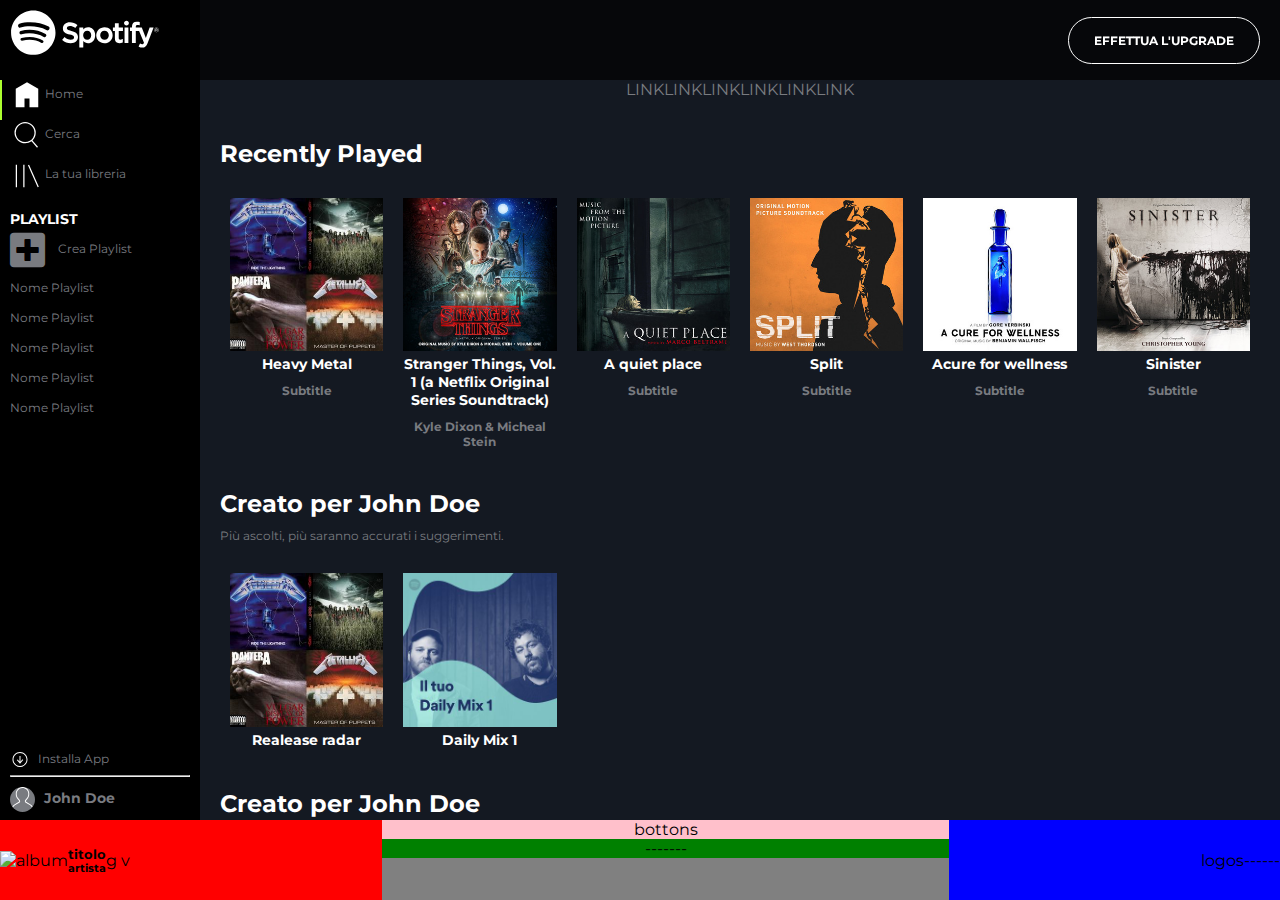
==== index.html @ 9873213b "sistemati alcuni dettagli albums" ====
<!DOCTYPE html>
<html lang="en">
  <head>
    <meta charset="UTF-8">
    <meta name="viewport" content="width=device-width, initial-scale=1.0">
    <meta http-equiv="X-UA-Compatible" content="ie=edge">
    <link href="https://fonts.googleapis.com/css2?family=Montserrat:ital,wght@0,400;0,500;0,700;1,300&display=swap" rel="stylesheet">
    <link rel="stylesheet" href="https://cdnjs.cloudflare.com/ajax/libs/font-awesome/5.13.1/css/all.min.css">
    <link rel="stylesheet" href="css/style.css">
    <title>Web Spotify</title>
  </head>
  <body>
    <!-- inizio del container -->
    <div class="container">

      <!-- inizio main -->
      <main>

        <!-- barra laterale max_width 767px -->
        <aside class="side_bar_xs">

          <div class="side_bar_top">
            <div class="logo">
              <a href="#">
                <img class="logo_small" src="img/logo-small.svg" alt="Logo small">
              </a>
            </div>

            <div class="nav_top_xs">
              <ul>
                <li>
                  <a href="#"><img class="aside_top_list_logo" src="img/home.svg" alt="home"></a>
                </li>
                <li>
                  <a href="#"><img class="aside_top_list_logo" src="img/search.svg" alt="search"></a>
                </li>
                <li>
                  <a href="#"><img class="aside_top_list_logo" src="img/libreria.svg" alt="library"></a>
                </li>
              </ul>
            </div>
          </div>

          <div class="side_bar_bottom">
            <ul>
              <li>
                <a href="#"><img class="download_app" src="img/download.svg" alt="download"></a>
              </li>
              <li>
                <a href="#"><img class="img_profile" src="img/profile.svg" alt="download"></a>
              </li>
            </ul>
          </div>


        </aside>
        <!-- barra laterale max_width 767px -->

        <!-- barra laterale min-width 768px -->
        <aside class="side_bar">
          <!-- logo -->
          <div class="logo">
            <img src="img/logo.svg" alt="Logo">
          </div>
          <!-- logo -->
          <!-- menu superiore -->
          <nav class="nav_top">
            <ul class="aside_top_list">
              <li>
                <a href="#">
                  <img class="aside_top_list_logo" src="img/home.svg" alt="home">
                </a>
                <a href="#">Home</a>
              </li>
              <li>
                <a href="#">
                  <img class="aside_top_list_logo" src="img/search.svg" alt="search">
                </a>
                <a href="#">Cerca</a>
              </li>
              <li>
                <a href="#">
                  <img class="aside_top_list_logo" src="img/libreria.svg" alt="library">
                </a>
                <a href="#">La tua libreria</a>
              </li>
            </ul>
          </nav>
            <!-- /menu superiore -->
            <!-- menu inferiore -->
          <nav class="nav_bottom">

            <div class="nav_bottom_info">
              <h3>PLAYLIST</h3>
              <a href="#" class="new_playlist">
                <span class="aside_top_list_text">Crea Playlist</span>
              </a>
            </div>

            <ul class="aside_bottom_list">
              <li><a href="#">Nome Playlist</a></li>
              <li><a href="#">Nome Playlist</a></li>
              <li><a href="#">Nome Playlist</a></li>
              <li><a href="#">Nome Playlist</a></li>
              <li><a href="#">Nome Playlist</a></li>
            </ul>
          </nav>
          <!-- /menu inferiore -->
          <!-- info account   -->
          <div class="info_account">

            <div class="info_account_top">
              <a href="#">
                <img src="img/download.svg" alt="download">
              </a>
              <a href="#">Installa App</a>
            </div>

            <hr>

            <div class="info_account_bottom">
              <a href="#">
                <img src="img/profile.svg" alt="download">
              </a>
              <a class="account" href="#">John Doe</a>
            </div>

          </div>
          <!-- info account   -->
        </aside>
        <!-- barra laterale -->



        <!-- barra upgrade -->
        <div class="upgrade_bar">
          <a href="#">EFFETTUA L'UPGRADE</a>
        </div>
        <!-- /barra upgrade -->

        <!-- sezione centrale -->
        <section class="main_section">

          <!-- menu navigazione in alto -->
          <nav>
            <ul class="main_top_menu">
              <li><a href="#">LINK</a></li>
              <li><a href="#">LINK</a></li>
              <li><a href="#">LINK</a></li>
              <li><a href="#">LINK</a></li>
              <li><a href="#">LINK</a></li>
              <li><a href="#">LINK</a></li>
            </ul>
          </nav>
          <!-- /menu navigazione -->

          <!-- inizio sezioni playlist e artisti suggeriti -->
          <section id="recently_played" class="sezioni_musica p_top_40">

            <div class="sezione_musica_text">
              <h2>Recently Played</h2>
            </div>

            <ul class="list_songs list_inline">
              <li>
                <a href="#" class="disc_info_wrapper">
                  <div class="disc_img_wrapper">
                    <img src="img/metal_lifting.jpg" alt="Disc Img">
                    <div class="layout_disc"><span></span></div>
                  </div>
                  <h3>Heavy Metal</h3>
                  <h4>Subtitle</h4>
                </a>
              </li>
              <li>
                <a href="#" class="disc_info_wrapper">
                  <div class="disc_img_wrapper">
                    <img src="img/stranger.jpeg" alt="Disc Img">
                    <div class="layout_disc"><span></span></div>
                  </div>
                  <h3>Stranger Things, Vol. 1 (a Netflix Original Series Soundtrack)</h3>
                  <h4>Kyle Dixon & Micheal Stein</h4>
                </a>
              </li>
              <li>
                <a href="#" class="disc_info_wrapper">
                  <div class="disc_img_wrapper">
                    <img src="img/aquietplace.jpeg" alt="Disc Img">
                    <div class="layout_disc"><span></span></div>
                  </div>
                  <h3>A quiet place</h3>
                  <h4>Subtitle</h4>
                </a>
              </li>
              <li>
                <a href="#" class="disc_info_wrapper">
                  <div class="disc_img_wrapper">
                    <img src="img/split.jpeg" alt="Disc Img">
                    <div class="layout_disc"><span></span></div>
                  </div>
                  <h3>Split</h3>
                  <h4>Subtitle</h4>
                </a>
              </li>
              <li>
                <a href="#" class="disc_info_wrapper">
                  <div class="disc_img_wrapper">
                    <img src="img/cure.jpeg" alt="Disc Img">
                    <div class="layout_disc"><span></span></div>
                  </div>
                  <h3>Acure for wellness</h3>
                  <h4>Subtitle</h4>
                </a>
              </li>
              <li>
                <a href="#" class="disc_info_wrapper">
                  <div class="disc_img_wrapper">
                    <img src="img/sinister.jpeg" alt="Disc Img">
                    <div class="layout_disc"><span></span></div>
                  </div>
                  <h3>Sinister</h3>
                  <h4>Subtitle</h4>
                </a>
              </li>
            </ul>

          </section>

          <!-- inizio sezioni playlist e artisti suggeriti -->
          <section id="custom_music" class="sezioni_musica p_top_40">

            <div class="sezione_musica_text">
              <h2>Creato per John Doe</h2>
              <p>Più ascolti, più saranno accurati i suggerimenti.</p>
            </div>

            <ul class="list_songs list_inline">
              <li>
                <a href="#" class="disc_info_wrapper">
                  <div class="disc_img_wrapper">
                    <img src="img/metal_lifting.jpg" alt="Disc Img">
                    <div class="layout_disc"><span></span></div>
                  </div>
                  <h3>Realease radar</h3>
                </a>
              </li>
              <li>
                <a href="#" class="disc_info_wrapper">
                  <div class="disc_img_wrapper">
                    <img src="img/mixdaily.jpeg" alt="Disc Img">
                    <div class="layout_disc"><span></span></div>
                  </div>
                  <h3>Daily Mix 1</h3>
                </a>
              </li>
            </ul>

          </section>
          <!-- inizio sezioni playlist e artisti suggeriti -->

          <!-- inizio sezioni playlist e artisti suggeriti -->
          <section id="artist_most_wanted" class="sezioni_musica p_top_40">

            <div class="sezione_musica_text">
              <h2>Creato per John Doe</h2>
              <p>Più ascolti, più saranno accurati i suggerimenti.</p>
            </div>

            <ul class="list_songs list_inline">
              <li>
                <a href="#" class="disc_info_wrapper">
                  <div class="disc_img_wrapper">
                    <img src="img/youg.jpeg" alt="Disc Img">
                    <div class="layout_disc"><span></span></div>
                  </div>
                  <h3>Realease radar</h3>
                </a>
              </li>
              <li>
                <a href="#" class="disc_info_wrapper">
                  <div class="disc_img_wrapper">
                    <img src="img/einaudi.jpeg" alt="Disc Img">
                    <div class="layout_disc"><span></span></div>
                  </div>
                  <h3>Daily Mix 1</h3>
                </a>
              </li>
            </ul>

          </section>
          <!-- inizio sezioni playlist e artisti suggeriti -->

        </section>
        <!-- /sezione centrale -->

      </main>
      <!-- /fine main -->

      <!-- footer -->
      <footer>
        <!-- player -->
        <div class="player">
          <div class="player__info">
            <img src="" alt="album">
            <div class="player__info__text">
              <h5>titolo</h5>
              <h6>artista</h6>
            </div>
          </div>
          <div class="player__control">
            <div class="player__control__button">bottons</div>
            <div class="player__control__bar">-------</div>
          </div>
          <div class="player__sound">------</div>
        </div>
        <!-- /player -->
      </footer>
      <!-- /footer -->
    </div>
    <!-- /fine del container -->

  </body>
</html>
---- css/style.css ----
* {
 box-sizing: border-box;
 margin: 0;
 padding: 0;
 }

body{
  font-family: 'Montserrat', sans-serif;
}
.container{
  height: 100vh;
}
 /* generali */

 a{
   text-decoration: none;
   color: #797b80;
 }

 a:hover{
   color: #fff;
 }

 ul{
   list-style: none;
 }

 .list_inline{
   display: flex;
 }

 .d-none{
   display: none;
 }

.p_top_40{
  padding-top: 40px;
}

/* colori */

.t_grey{
  color: #797b80;
}


/* sezione centrale */

/* upgrade_bar */

.upgrade_bar{
  position: fixed;
  top: 0;
  right: 0;
  z-index: 1;
  display: flex;
  justify-content: flex-end;
  align-items: center;
  width: calc(100% - 50px);
  height: 80px;
  padding: 20px;
  background-color: rgba(0, 0, 0, 0.7);
  font-size: 12px;
  font-weight: bold;

}

.upgrade_bar a{
  color: #fff;
  border: 1px solid #fff;
  border-radius: 110px;
  padding: 15px 25px;
}
.upgrade_bar a:hover{
  padding: 17px 27px;
}

/* MAIN */

main{
  display: flex;
  height: calc(100vh - 80px);
}

.main_section{
  width: calc(100% - 50px);
  padding: 80px 20px 0 20px;
  overflow: auto;
  background-color: #141922;
}

/* main typography */



.main_top_menu{
  display: flex;
  justify-content: center;
  flex-wrap: wrap;
}
/* sezioni musica */

.sezione_musica_text{
  margin-bottom: 30px;
}

.sezione_musica_text h2{
  color: #fff;
}

.sezione_musica_text p {
  font-size: 12px;
  color: #797b80;
  margin-top: 10px;
}

.list_songs{
  /* justify-content: space-between; */
  flex-wrap: wrap;
}
.list_songs li{
  width: calc((100% / 2) - 20px);
  text-align: center;
  margin: 0 10px;
}

.disc_img_wrapper{
  position: relative;
}
.disc_info_wrapper:hover{
  color: #797b80;
}

.disc_img_wrapper img{
  max-width: 100%;
  height: auto ;
}

.disc_img_wrapper .layout_disc{
  position: absolute;
  top: 0;
  left: 0;
  display: flex;
  justify-content: center;
  align-items:center;
  width: 100%;
  height: 100%;
}

.disc_img_wrapper .layout_disc span::after{
  display: none;
  content: "\f144";
  font-family: "Font Awesome 5 Free";
  font-weight: 400;
  font-size: 70px;
  color: #fff;
}

.disc_info_wrapper:hover span::after{
  display: block;
}

.disc_info_wrapper h3{
  font-size: 14px;
  color: #fff;
}
.disc_info_wrapper h4{
  font-size: 12px;
  margin-top: 10px;
}
.disc_info_wrapper h4:hover{
  color: #797b80;
}

/* sezione most wanted */

#artist_most_wanted .disc_info_wrapper img{
  border-radius: 50%;
}



/* footer */

.player{
  display: flex;
  height: 80px;
}

.player__info{
  display: flex;
  align-items: center;
  flex-grow: 1;
  background-color: red;
}

.player__info:after{
content: "g v";
}

.player__control{
  flex-grow: 2;
  text-align: center;
  background-color: grey;
}

.player__control__button{
  background: pink;
}

.player__control__bar{
  background-color: green;
}

.player__sound{
  display: flex;
  justify-content: flex-end;
  align-items: center;
  flex-grow: 1;
  background-color: blue;
}

.player__sound::before{
  content: "logos";

}


/* media screen */

@media screen and (max-width: 767px){

  .side_bar{
    display: none;
  }

  .side_bar_xs{
    display: flex;
    flex-direction: column;
    width: 50px;
    height: 100%;
    background-color: #000;
  }

  .logo{
    padding-top: 10px;
    text-align: center;
  }

  .logo a img{
    width: 35px;
  }

  .nav_top_xs{
    padding-top: 10px;
  }

  .nav_top_xs li{
    text-align: center;
  }
  .nav_top_xs a img{
    width: 30px;
    margin-bottom: 10px;
  }

  .side_bar_bottom{
    margin-top: auto;
    text-align: center;
  }

  .side_bar_bottom li{
    margin-bottom: 10px;
  }

  .side_bar_bottom .download_app{
    width: 20px;
    height: 20px;
    vertical-align: middle;
    margin-right: 5px;
  }

  .side_bar_bottom .img_profile{
    width: 25px;
    height: 25px;
    vertical-align: middle;
    margin-right: 5px;
    background-color: #797b80;
    border-radius: 50%;
  }
}


@media screen and (min-width: 768px){

  /* barra laterale */
  .side_bar_xs{
    display: none;
  }

  .side_bar{
    display: block;
    position: relative;
    height: 100%;
    width: 200px;
    color: #797b80;
    background-color: #000;
    font-size: 12px;
    overflow: hidden;
  }

  /* sezione LOGO */
  .side_bar .logo{
    height: 80px;
    padding-top: 10px;
    padding-left: 10px;
  }

  .side_bar .logo img{
    width: 150px;
    height: auto;
  }

  /* MENU SUPERIORE */

  .nav_top{
    height: 130px;
  }

  .aside_top_list li{
    padding-bottom: 10px;
    padding-left: 10px;
    border-left: 2px solid #000;
  }
  .aside_top_list li:first-child{
    border-left: 2px solid #adff2f;
  }

  .aside_top_list_logo{
    width: 30px;
    vertical-align: middle;
  }
  .aside_top_list_logo img{
    width: 100%;
  }


  /* nav bottom */
  .nav_bottom{
    height: calc(100% - 280px);
    padding-left: 10px;
  }

  .nav_bottom_info{
    height: 70px;
  }
  .nav_bottom_info h3{
    color: #fff;
  }

  .nav_bottom_info .new_playlist::before{
    content: "\f0fe";
    font-family: "Font Awesome 5 Free";
    font-weight: 900;
    font-size: 40px;
    color: #797b80;
    vertical-align: middle;
    margin-right: 10px;
  }

  .aside_bottom_list{
    overflow-y: auto;
    height: calc(100% - 70px);
  }
  .aside_bottom_list li{
    padding-bottom: 15px;
  }


  /* info account */

  .info_account{
    position: absolute;
    left: 0;
    bottom: 0;
    height: 70px;
    width: calc(100% - 20px);
    margin: 0 10px;
  }

  .info_account_top{
    padding-bottom: 5px;
  }

  .info_account_top img{
    width: 20px;
    height: 20px;
    vertical-align: middle;
    margin-right: 5px;
  }

  .info_account_bottom{
    padding-top: 10px;
    font-size: 14px;
    font-weight: bold;
  }

  .info_account_bottom img{
    width: 25px;
    height: 25px;
    vertical-align: middle;
    margin-right: 5px;
    background-color: #797b80;
    border-radius: 50%;
  }


  /* main */
  .main_section{
    width: calc(100% - 200px);
  }

  .upgrade_bar{
    width: calc(100% - 200px);
  }
}

@media screen and (min-width: 992px){
  .list_songs li{
    width: calc((100% / 4) - 20px);
    text-align: center;
  }
}

@media screen and (min-width: 1200px){
  .list_songs li{
    width: calc((100% / 6) - 20px);
    text-align: center;
  }

}
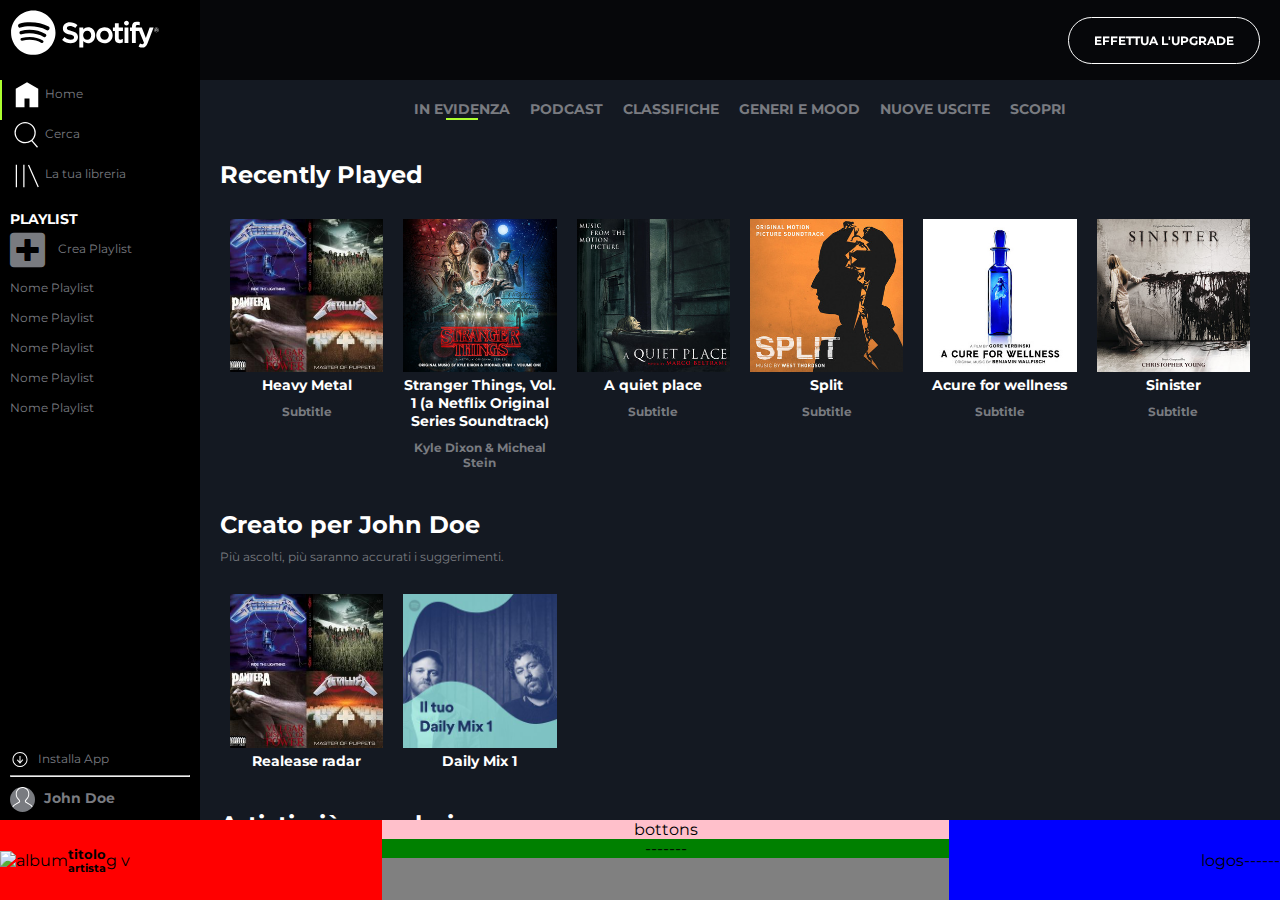
==== commit 057a7cae: "sistemato menu superiore centrale" ====
--- a/index.html
+++ b/index.html
@@ -144,12 +144,12 @@
           <!-- menu navigazione in alto -->
           <nav>
             <ul class="main_top_menu">
-              <li><a href="#">LINK</a></li>
-              <li><a href="#">LINK</a></li>
-              <li><a href="#">LINK</a></li>
-              <li><a href="#">LINK</a></li>
-              <li><a href="#">LINK</a></li>
-              <li><a href="#">LINK</a></li>
+              <li><a href="#">IN EVIDENZA</a></li>
+              <li><a href="#">PODCAST</a></li>
+              <li><a href="#">CLASSIFICHE</a></li>
+              <li><a href="#">GENERI E MOOD</a></li>
+              <li><a href="#">NUOVE USCITE</a></li>
+              <li><a href="#">SCOPRI</a></li>
             </ul>
           </nav>
           <!-- /menu navigazione -->
@@ -262,7 +262,7 @@
           <section id="artist_most_wanted" class="sezioni_musica p_top_40">
 
             <div class="sezione_musica_text">
-              <h2>Creato per John Doe</h2>
+              <h2>Artisti più popolari</h2>
               <p>Più ascolti, più saranno accurati i suggerimenti.</p>
             </div>
 
--- a/css/style.css
+++ b/css/style.css
@@ -89,15 +89,33 @@
   background-color: #141922;
 }
 
-/* main typography */
-
-
+
+/* menu sezione centrale */
 
 .main_top_menu{
   display: flex;
   justify-content: center;
   flex-wrap: wrap;
-}
+  margin-top: 20px;
+  font-size: 14px;
+  font-weight: bold;
+}
+
+.main_top_menu li{
+  margin: 0 10px;
+}
+.main_top_menu li:first-child::after{
+  content: "";
+  display: block;
+  width: 30px;
+  margin: auto;
+  border: 1px solid #adff2f;
+  background-color: #adff2f;
+}
+
+
+
+
 /* sezioni musica */
 
 .sezione_musica_text{
@@ -115,7 +133,6 @@
 }
 
 .list_songs{
-  /* justify-content: space-between; */
   flex-wrap: wrap;
 }
 .list_songs li{
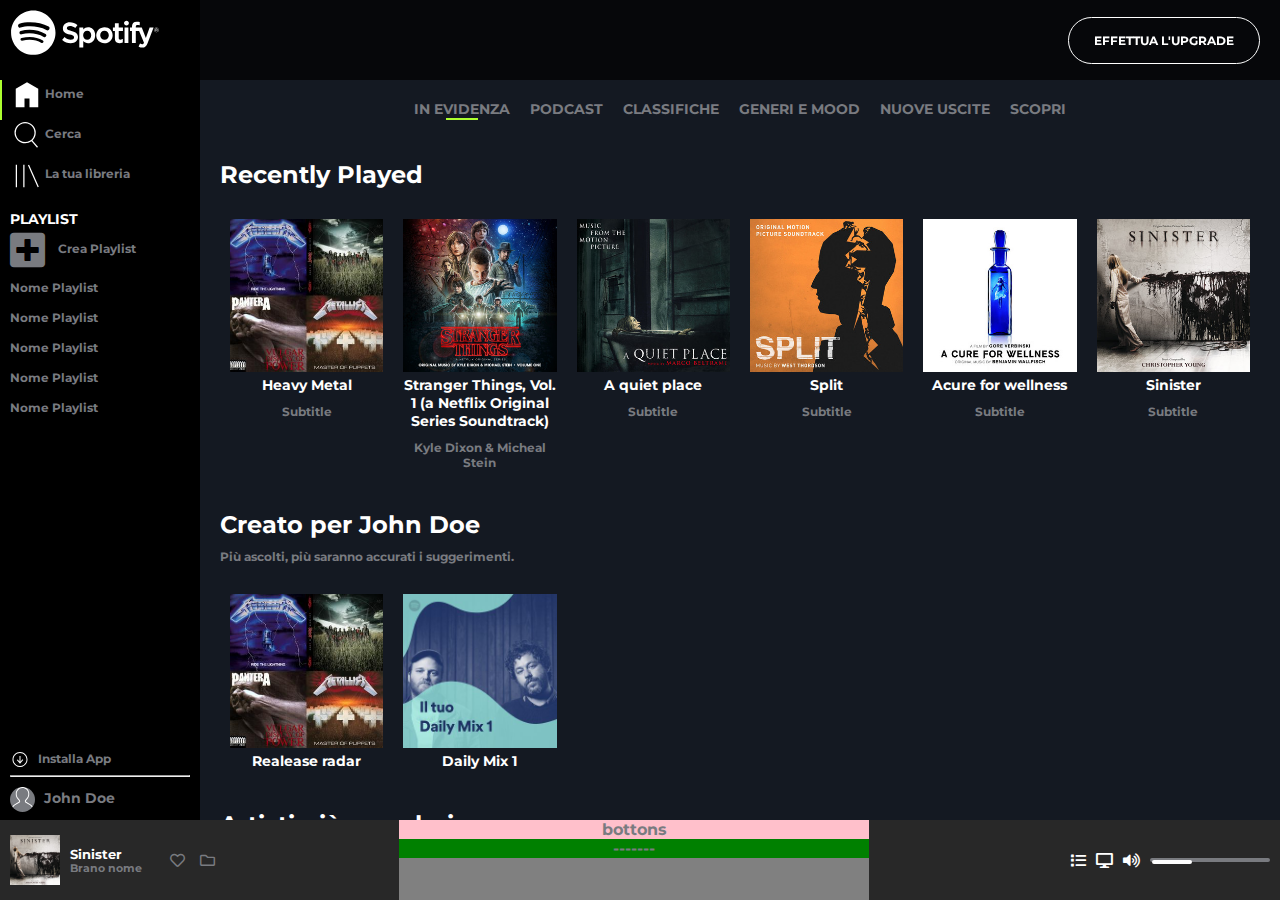
==== commit 723c5d90: "impostato player" ====
--- a/index.html
+++ b/index.html
@@ -273,7 +273,7 @@
                     <img src="img/youg.jpeg" alt="Disc Img">
                     <div class="layout_disc"><span></span></div>
                   </div>
-                  <h3>Realease radar</h3>
+                  <h3>Lana del Rey</h3>
                 </a>
               </li>
               <li>
@@ -282,7 +282,7 @@
                     <img src="img/einaudi.jpeg" alt="Disc Img">
                     <div class="layout_disc"><span></span></div>
                   </div>
-                  <h3>Daily Mix 1</h3>
+                  <h3>Ludovico Einaudi</h3>
                 </a>
               </li>
             </ul>
@@ -301,17 +301,26 @@
         <!-- player -->
         <div class="player">
           <div class="player__info">
-            <img src="" alt="album">
+            <img src="img/sinister.jpeg" alt="album">
             <div class="player__info__text">
-              <h5>titolo</h5>
-              <h6>artista</h6>
+              <h5>Sinister</h5>
+              <h6>Brano nome</h6>
+            </div>
+            <div class="player__info_buttons">
+              <a href="#" class="heart"></a>
+              <a href="#" class="folder"></a>
             </div>
           </div>
           <div class="player__control">
             <div class="player__control__button">bottons</div>
             <div class="player__control__bar">-------</div>
           </div>
-          <div class="player__sound">------</div>
+          <div class="player__sound">
+            <a href="#" class="list_logo"></a>
+            <a href="#" class="screen_logo"></a>
+            <a href="#" class="sound_logo"></a>
+            <div class="volume_bar"><div class="volume_bar_used"></div></div>
+          </div>
         </div>
         <!-- /player -->
       </footer>
--- a/css/style.css
+++ b/css/style.css
@@ -6,6 +6,7 @@
 
 body{
   font-family: 'Montserrat', sans-serif;
+  font-weight: bold;
 }
 .container{
   height: 100vh;
@@ -61,8 +62,6 @@
   padding: 20px;
   background-color: rgba(0, 0, 0, 0.7);
   font-size: 12px;
-  font-weight: bold;
-
 }
 
 .upgrade_bar a{
@@ -98,7 +97,6 @@
   flex-wrap: wrap;
   margin-top: 20px;
   font-size: 14px;
-  font-weight: bold;
 }
 
 .main_top_menu li{
@@ -202,19 +200,51 @@
 .player{
   display: flex;
   height: 80px;
-}
+  color: #797b80;
+  background-color: #282828;
+}
+
+/* player infos */
 
 .player__info{
   display: flex;
   align-items: center;
   flex-grow: 1;
-  background-color: red;
-}
-
-.player__info:after{
-content: "g v";
-}
-
+}
+
+.player__info h5{
+  color: #fff;
+}
+
+.player__info img{
+  width: 50px;
+  height: 50px;
+  margin: 0 10px;
+}
+
+.player__info__text{
+  width: 25%;
+}
+
+.player__info_buttons .heart:after, .player__info_buttons .folder:after{
+  content: "\f004";
+  font-family: "Font Awesome 5 Free";
+  font-weight: 400;
+  font-size: 15px;
+  margin-right: 10px;
+
+}
+.player__info_buttons .folder:after{
+  content: "\f07b";
+}
+
+.player__info_buttons .heart:hover, .player__info_buttons .folder:hover{
+  color: #fff;
+}
+
+
+
+/* player control */
 .player__control{
   flex-grow: 2;
   text-align: center;
@@ -229,17 +259,48 @@
   background-color: green;
 }
 
+
+/* player sounds */
 .player__sound{
   display: flex;
   justify-content: flex-end;
   align-items: center;
   flex-grow: 1;
-  background-color: blue;
-}
-
-.player__sound::before{
-  content: "logos";
-
+}
+
+.player__sound .list_logo::before, .player__sound .screen_logo::before, .player__sound .sound_logo::before{
+  content: "\f03a";
+  font-family: "Font Awesome 5 Free";
+  font-weight: 900;
+  font-size: 15px;
+  cursor: pointer;
+  margin-right: 10px;
+  color: #fff;
+}
+.player__sound .screen_logo::before{
+  content: "\f108";
+}
+.player__sound .sound_logo::before{
+  content: "\f028";
+}
+
+.player__sound .volume_bar{
+  position: relative;
+  display: inline-block;
+  width: 120px;
+  border: 2px solid #797b80;
+  border-radius: 5px;
+  margin-right: 10px;
+}
+.player__sound .volume_bar_used{
+  position: absolute;
+  top: 0;
+  left: 0;
+  display: inline-block;
+  width: 40px;
+  border: 2px solid #fff;
+  border-radius: 5px;
+  margin-right: 10px;
 }
 
 
@@ -418,7 +479,6 @@
   .info_account_bottom{
     padding-top: 10px;
     font-size: 14px;
-    font-weight: bold;
   }
 
   .info_account_bottom img{
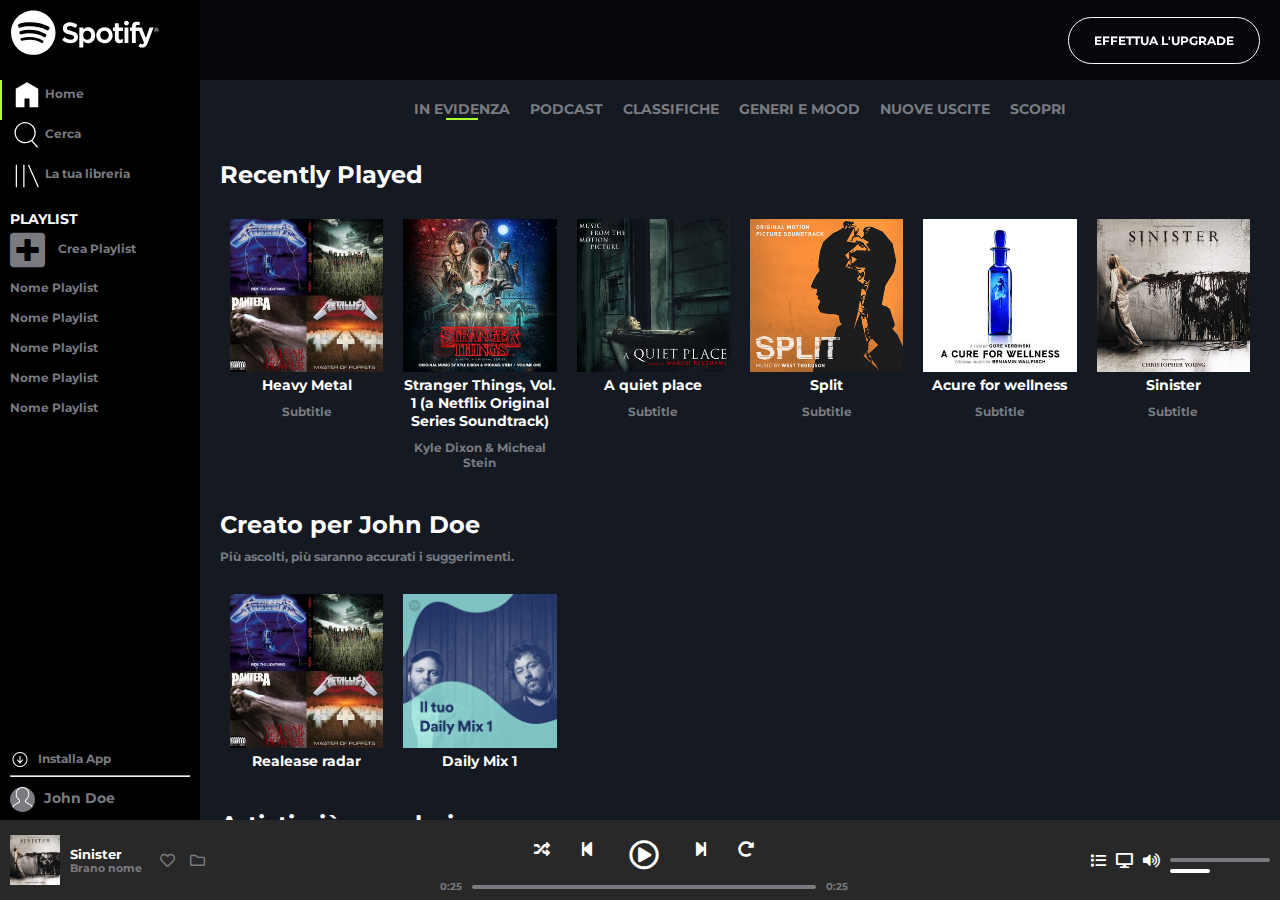
==== commit e92c0a59: "player" ====
--- a/index.html
+++ b/index.html
@@ -312,14 +312,24 @@
             </div>
           </div>
           <div class="player__control">
-            <div class="player__control__button">bottons</div>
-            <div class="player__control__bar">-------</div>
+            <ul class="player__control__button">
+              <li><a href="#"><i class="fas fa-random"></i></a></li>
+              <li><a href="#"><i class="fas fa-step-backward"></i></a></li>
+              <li class="play_button_wrapper"><a href="#"><i class="far fa-play-circle play_button"></i></a></li>
+              <li><a href="#"><i class="fas fa-step-forward"></i></a></li>
+              <li><a href="#"><i class="fas fa-redo-alt"></i></a></li>
+            </ul>
+            <div class="player__control__bar">
+              <div class="number">0:25</div>
+              <div class="music_bar"></div>
+              <div class="number">0:25</div>
+            </div>
           </div>
           <div class="player__sound">
             <a href="#" class="list_logo"></a>
             <a href="#" class="screen_logo"></a>
             <a href="#" class="sound_logo"></a>
-            <div class="volume_bar"><div class="volume_bar_used"></div></div>
+            <div class="volume_bar"><div class="volume_bar_inside"></div></div>
           </div>
         </div>
         <!-- /player -->
--- a/css/style.css
+++ b/css/style.css
@@ -248,15 +248,49 @@
 .player__control{
   flex-grow: 2;
   text-align: center;
-  background-color: grey;
 }
 
 .player__control__button{
-  background: pink;
+  display: flex;
+  justify-content: center;
+  padding-top: 20px;
+}
+
+.player__control__button li{
+  margin: 0 15px;
+}
+.player__control__button li a{
+  color: #fff;
+  font-size: 16px;
+}
+
+.play_button_wrapper{
+  width: 40px;
+  height: 40px;
+}
+
+.player__control__button li a .play_button{
+  font-size: 30px;
+}
+.player__control__button li a .play_button:hover{
+  font-size: 35px;
 }
 
 .player__control__bar{
-  background-color: green;
+ display: flex;
+ justify-content: center;
+ align-items: center;
+}
+
+.player__control__bar .number{
+  font-size: 10px;
+}
+.music_bar{
+  width: 60%;
+  height: 4px;
+  background-color: #797b80;
+  border-radius: 5px;
+  margin: 0 10px;
 }
 
 
@@ -284,23 +318,18 @@
   content: "\f028";
 }
 
-.player__sound .volume_bar{
-  position: relative;
+.player__sound .volume_bar, .player__sound .volume_bar_inside{
   display: inline-block;
-  width: 120px;
-  border: 2px solid #797b80;
+  width: 100px;
+  height: 4px;
+  background-color: #797b80;
   border-radius: 5px;
   margin-right: 10px;
 }
-.player__sound .volume_bar_used{
-  position: absolute;
-  top: 0;
-  left: 0;
-  display: inline-block;
+
+.player__sound .volume_bar_inside{
   width: 40px;
-  border: 2px solid #fff;
-  border-radius: 5px;
-  margin-right: 10px;
+  background-color: #fff;
 }
 
 
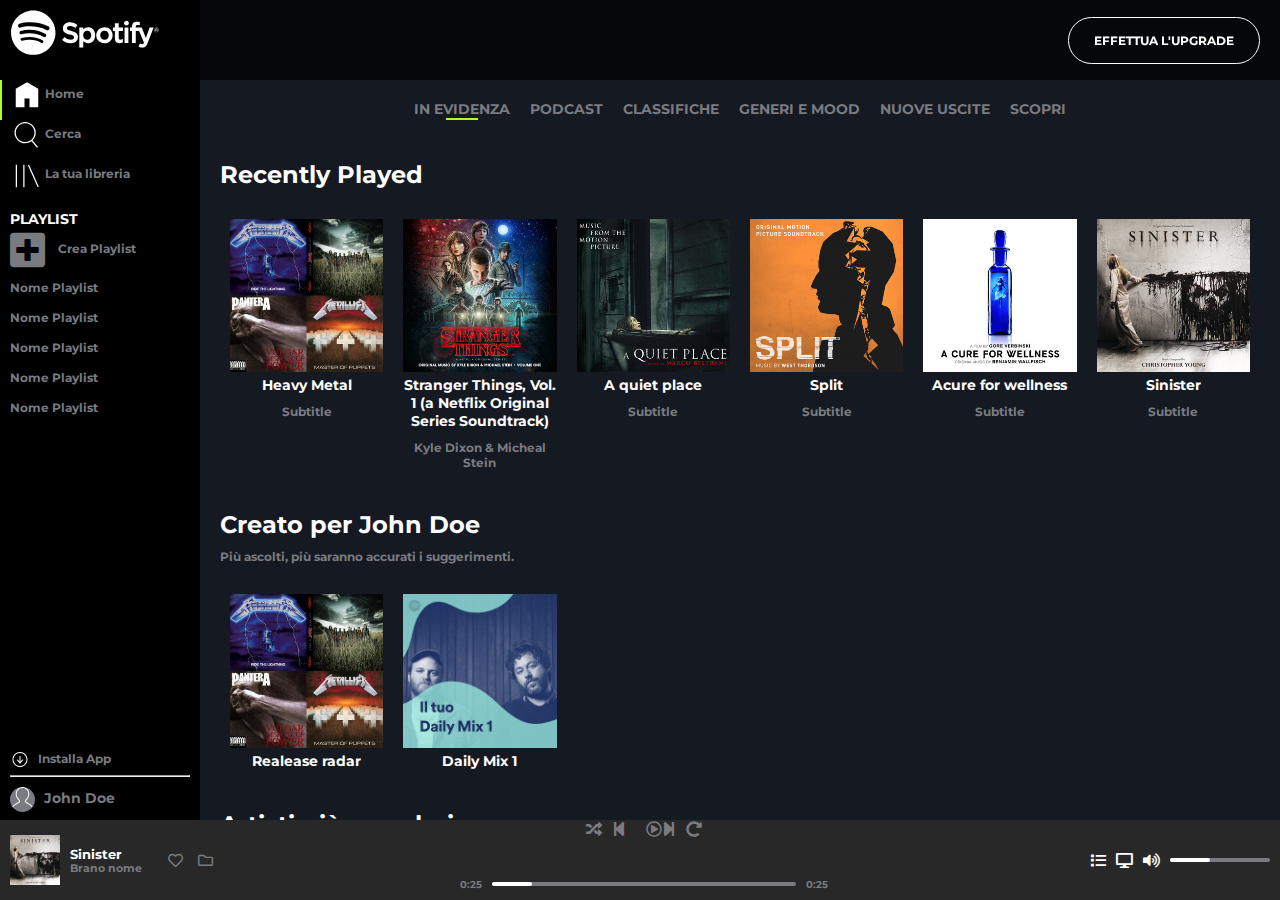
==== commit 04c3fef6: "create linee hover nei player" ====
--- a/index.html
+++ b/index.html
@@ -315,13 +315,13 @@
             <ul class="player__control__button">
               <li><a href="#"><i class="fas fa-random"></i></a></li>
               <li><a href="#"><i class="fas fa-step-backward"></i></a></li>
-              <li class="play_button_wrapper"><a href="#"><i class="far fa-play-circle play_button"></i></a></li>
+              <li><a href="#"><i class="far fa-play-circle play_button"></i></a></li>
               <li><a href="#"><i class="fas fa-step-forward"></i></a></li>
               <li><a href="#"><i class="fas fa-redo-alt"></i></a></li>
             </ul>
             <div class="player__control__bar">
               <div class="number">0:25</div>
-              <div class="music_bar"></div>
+              <div class="music_bar"><a href="#" class="music_bar_inside"><div class="bar_ball"></div></a></div>
               <div class="number">0:25</div>
             </div>
           </div>
@@ -329,7 +329,7 @@
             <a href="#" class="list_logo"></a>
             <a href="#" class="screen_logo"></a>
             <a href="#" class="sound_logo"></a>
-            <div class="volume_bar"><div class="volume_bar_inside"></div></div>
+            <div class="volume_bar"><a href="#" class="volume_bar_inside"><div class="bar_ball"></div></a></div>
           </div>
         </div>
         <!-- /player -->
--- a/css/style.css
+++ b/css/style.css
@@ -247,39 +247,34 @@
 /* player control */
 .player__control{
   flex-grow: 2;
+}
+
+.player__control__button{
+  width: 100%;
+  height: 60%;
   text-align: center;
 }
 
-.player__control__button{
-  display: flex;
-  justify-content: center;
-  padding-top: 20px;
-}
-
 .player__control__button li{
-  margin: 0 15px;
-}
-.player__control__button li a{
-  color: #fff;
-  font-size: 16px;
-}
-
-.play_button_wrapper{
+  display: inline-block;
+  width: 20px;
+  text-align: center;
+}
+.player__control__button li a i{
+  width: 100%;
+}
+.player__control__button li .play_button{
   width: 40px;
-  height: 40px;
-}
-
-.player__control__button li a .play_button{
-  font-size: 30px;
-}
-.player__control__button li a .play_button:hover{
-  font-size: 35px;
-}
-
+}
+
+
+
+/* ----- */
 .player__control__bar{
  display: flex;
  justify-content: center;
  align-items: center;
+ height: 40%;
 }
 
 .player__control__bar .number{
@@ -291,6 +286,32 @@
   background-color: #797b80;
   border-radius: 5px;
   margin: 0 10px;
+}
+
+.player__control .music_bar_inside{
+  position: relative;
+  display: block;
+  width: 40px;
+  height: 4px;
+  background-color: #fff;
+  border-radius: 5px;
+}
+.player__control .music_bar_inside:hover{
+  background-color: #adff2f;
+}
+
+.player__control .music_bar_inside .bar_ball{
+  display: none;
+  width: 12px;
+  height: 12px;
+  position: absolute;
+  top: -4px;
+  right: -4px;
+  background-color: #fff;
+  border-radius: 50%;
+}
+.player__control .music_bar_inside:hover .bar_ball{
+  display: block;
 }
 
 
@@ -318,7 +339,7 @@
   content: "\f028";
 }
 
-.player__sound .volume_bar, .player__sound .volume_bar_inside{
+.player__sound .volume_bar{
   display: inline-block;
   width: 100px;
   height: 4px;
@@ -328,8 +349,29 @@
 }
 
 .player__sound .volume_bar_inside{
+  position: relative;
+  display: block;
   width: 40px;
+  height: 4px;
   background-color: #fff;
+  border-radius: 5px;
+}
+.player__sound .volume_bar_inside:hover{
+  background-color: #adff2f;
+}
+
+.player__sound .volume_bar_inside .bar_ball{
+  display: none;
+  width: 12px;
+  height: 12px;
+  position: absolute;
+  top: -4px;
+  right: -4px;
+  background-color: #fff;
+  border-radius: 50%;
+}
+.player__sound .volume_bar_inside:hover .bar_ball{
+  display: block;
 }
 
 
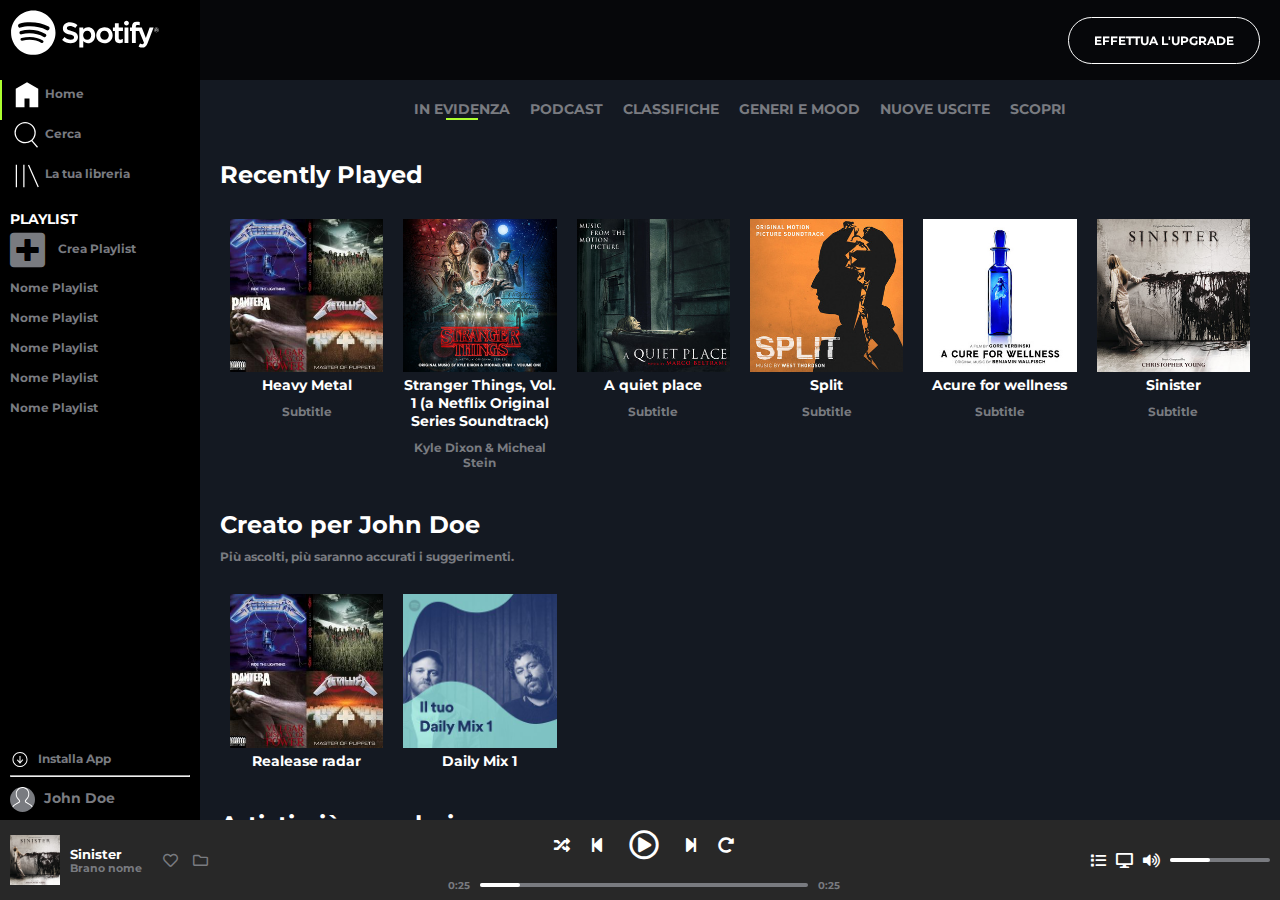
==== commit d11d1538: "sistemato bottone play" ====
--- a/index.html
+++ b/index.html
@@ -315,7 +315,7 @@
             <ul class="player__control__button">
               <li><a href="#"><i class="fas fa-random"></i></a></li>
               <li><a href="#"><i class="fas fa-step-backward"></i></a></li>
-              <li><a href="#"><i class="far fa-play-circle play_button"></i></a></li>
+              <li class="player__control__button_li_play"><a href="#"><i class="far fa-play-circle play_button"></i></a></li>
               <li><a href="#"><i class="fas fa-step-forward"></i></a></li>
               <li><a href="#"><i class="fas fa-redo-alt"></i></a></li>
             </ul>
--- a/css/style.css
+++ b/css/style.css
@@ -250,22 +250,34 @@
 }
 
 .player__control__button{
-  width: 100%;
-  height: 60%;
+  display: flex;
+  justify-content: center;
+  align-items: center;
+  height: 50px;
+}
+
+.player__control__button li{
+  padding: 0 10px;
   text-align: center;
 }
-
-.player__control__button li{
-  display: inline-block;
-  width: 20px;
-  text-align: center;
-}
 .player__control__button li a i{
-  width: 100%;
+  font-size: 16px;
+  color: #fff;
 }
 .player__control__button li .play_button{
-  width: 40px;
-}
+  font-size: 30px;
+}
+.player__control__button li .play_button:hover{
+  font-size: 34px;
+}
+
+.player__control__button_li_play{
+  display: flex;
+  justify-content: center;
+  align-items: center;
+  width: 60px;
+}
+
 
 
 
@@ -274,7 +286,7 @@
  display: flex;
  justify-content: center;
  align-items: center;
- height: 40%;
+ height: 30px;;
 }
 
 .player__control__bar .number{
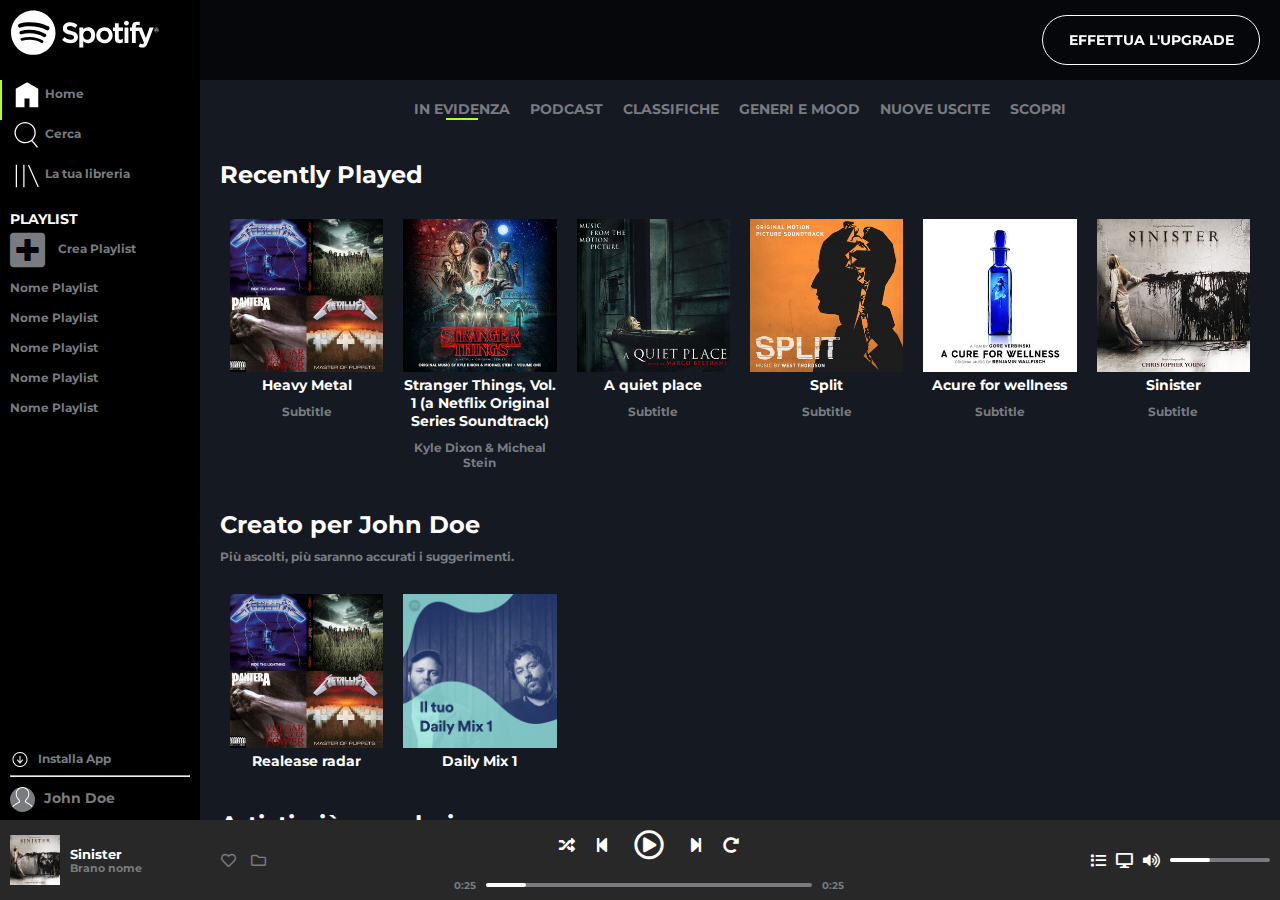
==== commit 88b776a9: "elementi transition" ====
--- a/index.html
+++ b/index.html
@@ -134,7 +134,10 @@
 
         <!-- barra upgrade -->
         <div class="upgrade_bar">
-          <a href="#">EFFETTUA L'UPGRADE</a>
+          <a href="#">
+            <h3>EFFETTUA L'UPGRADE</h3>
+            <h3>GET PREMIUM</h3>
+          </a>
         </div>
         <!-- /barra upgrade -->
 
@@ -259,7 +262,7 @@
           <!-- inizio sezioni playlist e artisti suggeriti -->
 
           <!-- inizio sezioni playlist e artisti suggeriti -->
-          <section id="artist_most_wanted" class="sezioni_musica p_top_40">
+          <section id="artist_most_wanted" class="sezioni_musica artists p_top_40">
 
             <div class="sezione_musica_text">
               <h2>Artisti più popolari</h2>
--- a/css/style.css
+++ b/css/style.css
@@ -16,6 +16,7 @@
  a{
    text-decoration: none;
    color: #797b80;
+   transition: 0.5s
  }
 
  a:hover{
@@ -65,14 +66,32 @@
 }
 
 .upgrade_bar a{
+  width: 218px;
+  text-align: center;
   color: #fff;
   border: 1px solid #fff;
   border-radius: 110px;
   padding: 15px 25px;
+  transition: 0.5s
+}
+
+.upgrade_bar a:hover h3:first-child{
+  display: none;
+}
+
+.upgrade_bar a h3:last-child{
+  display: none;
 }
 .upgrade_bar a:hover{
-  padding: 17px 27px;
-}
+  background-color: #1ed760;
+}
+
+.upgrade_bar a:hover h3:last-child{
+  display: block;
+}
+
+
+
 
 /* MAIN */
 
@@ -139,6 +158,10 @@
   margin: 0 10px;
 }
 
+.list_songs li:nth-child(1n+3){
+  display: none;
+}
+
 .disc_img_wrapper{
   position: relative;
 }
@@ -189,7 +212,7 @@
 
 /* sezione most wanted */
 
-#artist_most_wanted .disc_info_wrapper img{
+.artists .disc_info_wrapper img{
   border-radius: 50%;
 }
 
@@ -223,19 +246,26 @@
 }
 
 .player__info__text{
-  width: 25%;
-}
-
-.player__info_buttons .heart:after, .player__info_buttons .folder:after{
+  width: 40%;
+  padding-right: 20px;
+}
+
+/* .player__info_buttons{
+  padding-left: 30px;
+} */
+
+.player__info_buttons .heart:after{
   content: "\f004";
   font-family: "Font Awesome 5 Free";
   font-weight: 400;
   font-size: 15px;
   margin-right: 10px;
-
 }
 .player__info_buttons .folder:after{
   content: "\f07b";
+  font-family: "Font Awesome 5 Free";
+  font-weight: 400;
+  font-size: 15px;
 }
 
 .player__info_buttons .heart:hover, .player__info_buttons .folder:hover{
@@ -546,6 +576,7 @@
     height: 70px;
     width: calc(100% - 20px);
     margin: 0 10px;
+    background-color: #000;
   }
 
   .info_account_top{
@@ -589,6 +620,11 @@
     width: calc((100% / 4) - 20px);
     text-align: center;
   }
+
+  .list_songs li:nth-child(1n+5){
+    display: inline-block;
+  }
+
 }
 
 @media screen and (min-width: 1200px){
@@ -596,5 +632,8 @@
     width: calc((100% / 6) - 20px);
     text-align: center;
   }
-
-}
+  .list_songs li:nth-child(1n+3){
+    display: inline-block;
+  }
+
+}
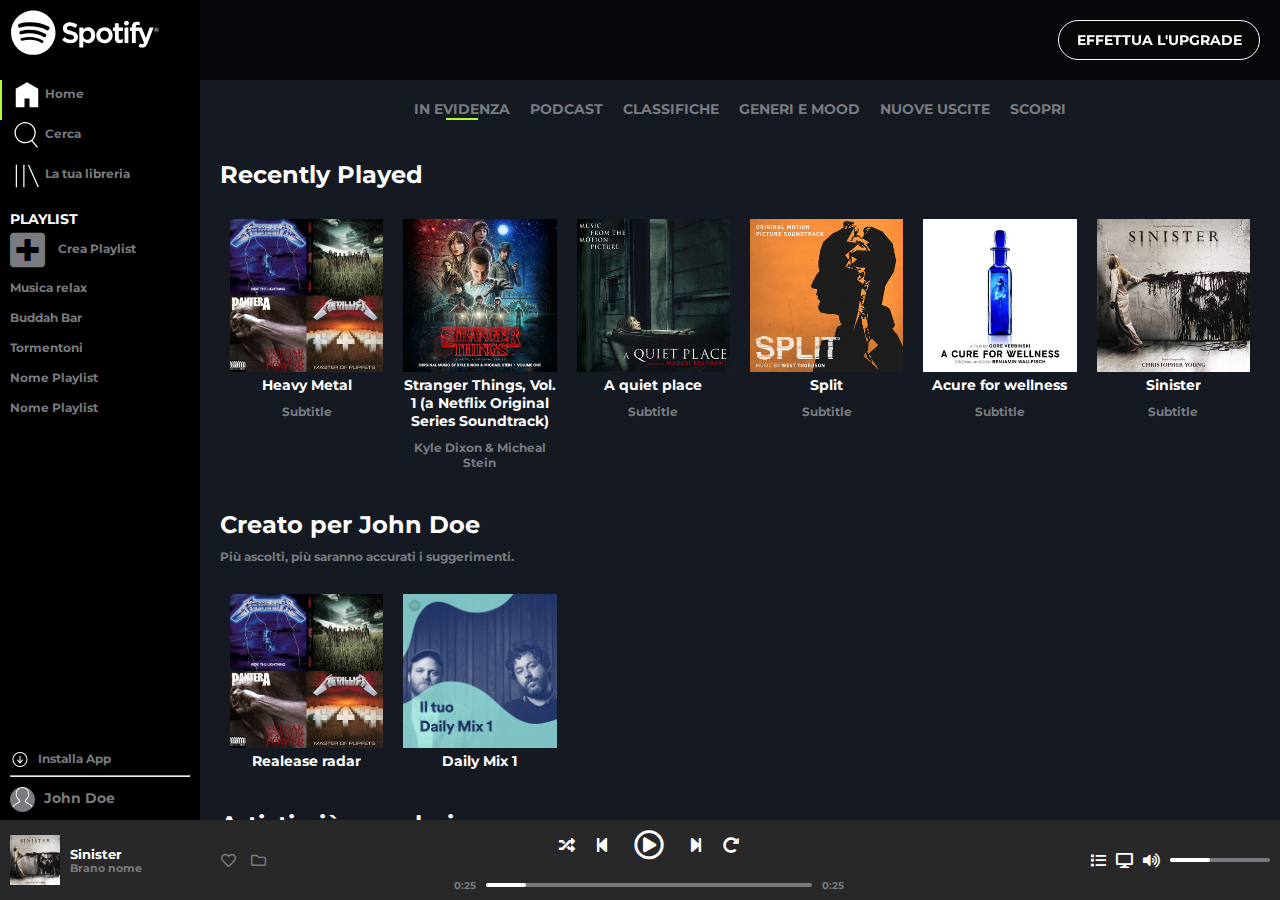
==== commit 24876c01: "Correzioni transition - inserimento file js" ====
--- a/index.html
+++ b/index.html
@@ -98,9 +98,9 @@
             </div>
 
             <ul class="aside_bottom_list">
-              <li><a href="#">Nome Playlist</a></li>
-              <li><a href="#">Nome Playlist</a></li>
-              <li><a href="#">Nome Playlist</a></li>
+              <li><a id="added_playlist_1" href="#">Nome Playlist</a></li>
+              <li><a id="added_playlist_2" href="#">Nome Playlist</a></li>
+              <li><a id="added_playlist_3" href="#">Nome Playlist</a></li>
               <li><a href="#">Nome Playlist</a></li>
               <li><a href="#">Nome Playlist</a></li>
             </ul>
@@ -340,6 +340,8 @@
       <!-- /footer -->
     </div>
     <!-- /fine del container -->
-
+  <!-- javascript -->
+  <script src="js/script.js" charset="utf-8"></script>
+  <!-- javascript -->
   </body>
 </html>
--- a/css/style.css
+++ b/css/style.css
@@ -66,13 +66,16 @@
 }
 
 .upgrade_bar a{
-  width: 218px;
   text-align: center;
   color: #fff;
   border: 1px solid #fff;
   border-radius: 110px;
-  padding: 15px 25px;
+  padding: 10px 15px;
   transition: 0.5s
+}
+
+.upgrade_bar a h3{
+  width: 170px;
 }
 
 .upgrade_bar a:hover h3:first-child{
@@ -84,6 +87,7 @@
 }
 .upgrade_bar a:hover{
   background-color: #1ed760;
+  transform: scale(1.1);
 }
 
 .upgrade_bar a:hover h3:last-child{
@@ -186,16 +190,19 @@
 }
 
 .disc_img_wrapper .layout_disc span::after{
-  display: none;
   content: "\f144";
   font-family: "Font Awesome 5 Free";
   font-weight: 400;
   font-size: 70px;
-  color: #fff;
-}
-
-.disc_info_wrapper:hover span::after{
-  display: block;
+}
+
+.disc_img_wrapper .layout_disc span{
+  color: rgba(255, 255, 255, 0);
+  transition: 0.5s
+}
+
+.disc_info_wrapper:hover span{
+  color: rgba(255, 255, 255, 1);
 }
 
 .disc_info_wrapper h3{
@@ -221,7 +228,9 @@
 /* footer */
 
 .player{
-  display: flex;
+  position: relative;
+  display: flex;
+  z-index: 2;
   height: 80px;
   color: #797b80;
   background-color: #282828;
@@ -296,9 +305,10 @@
 }
 .player__control__button li .play_button{
   font-size: 30px;
+  transition: 0.1s
 }
 .player__control__button li .play_button:hover{
-  font-size: 34px;
+  transform: scale(1.2);
 }
 
 .player__control__button_li_play{
@@ -335,25 +345,28 @@
   display: block;
   width: 40px;
   height: 4px;
-  background-color: #fff;
   border-radius: 5px;
+  background-color: rgba(255, 255, 255, 1);
+  transition: 0.5s
+
 }
 .player__control .music_bar_inside:hover{
-  background-color: #adff2f;
+  background-color: rgba(173, 255, 47, 1);
 }
 
 .player__control .music_bar_inside .bar_ball{
-  display: none;
   width: 12px;
   height: 12px;
   position: absolute;
-  top: -4px;
-  right: -4px;
-  background-color: #fff;
+  top: 50%;
+  right: 0;
+  transform: translateY(-50%);
+  background-color: rgba(255, 255, 255, 0);
   border-radius: 50%;
+  transition: 0.5s;
 }
 .player__control .music_bar_inside:hover .bar_ball{
-  display: block;
+  background-color: rgba(255, 255, 255, 1);
 }
 
 
@@ -395,25 +408,29 @@
   display: block;
   width: 40px;
   height: 4px;
-  background-color: #fff;
   border-radius: 5px;
+  background-color: rgba(255, 255, 255, 1);
+  transition: 0.5s;
+
 }
 .player__sound .volume_bar_inside:hover{
-  background-color: #adff2f;
+  background-color: rgba(173, 255, 47, 1);
 }
 
 .player__sound .volume_bar_inside .bar_ball{
-  display: none;
   width: 12px;
   height: 12px;
   position: absolute;
-  top: -4px;
-  right: -4px;
-  background-color: #fff;
+  top: 50%;
+  right: 0;
+  transform: translateY(-50%);
   border-radius: 50%;
+  background-color: rgba(255, 255, 255, 0);
+  transition: 0.5s;
+
 }
 .player__sound .volume_bar_inside:hover .bar_ball{
-  display: block;
+  background-color: rgba(255, 255, 255, 1);
 }
 
 
@@ -431,6 +448,7 @@
     width: 50px;
     height: 100%;
     background-color: #000;
+    overflow-y: hidden;
   }
 
   .logo{
@@ -637,3 +655,10 @@
   }
 
 }
+
+@media screen and (max-height: 300px){
+  .upgrade_bar, .info_account{
+    display: none;
+  }
+
+}
